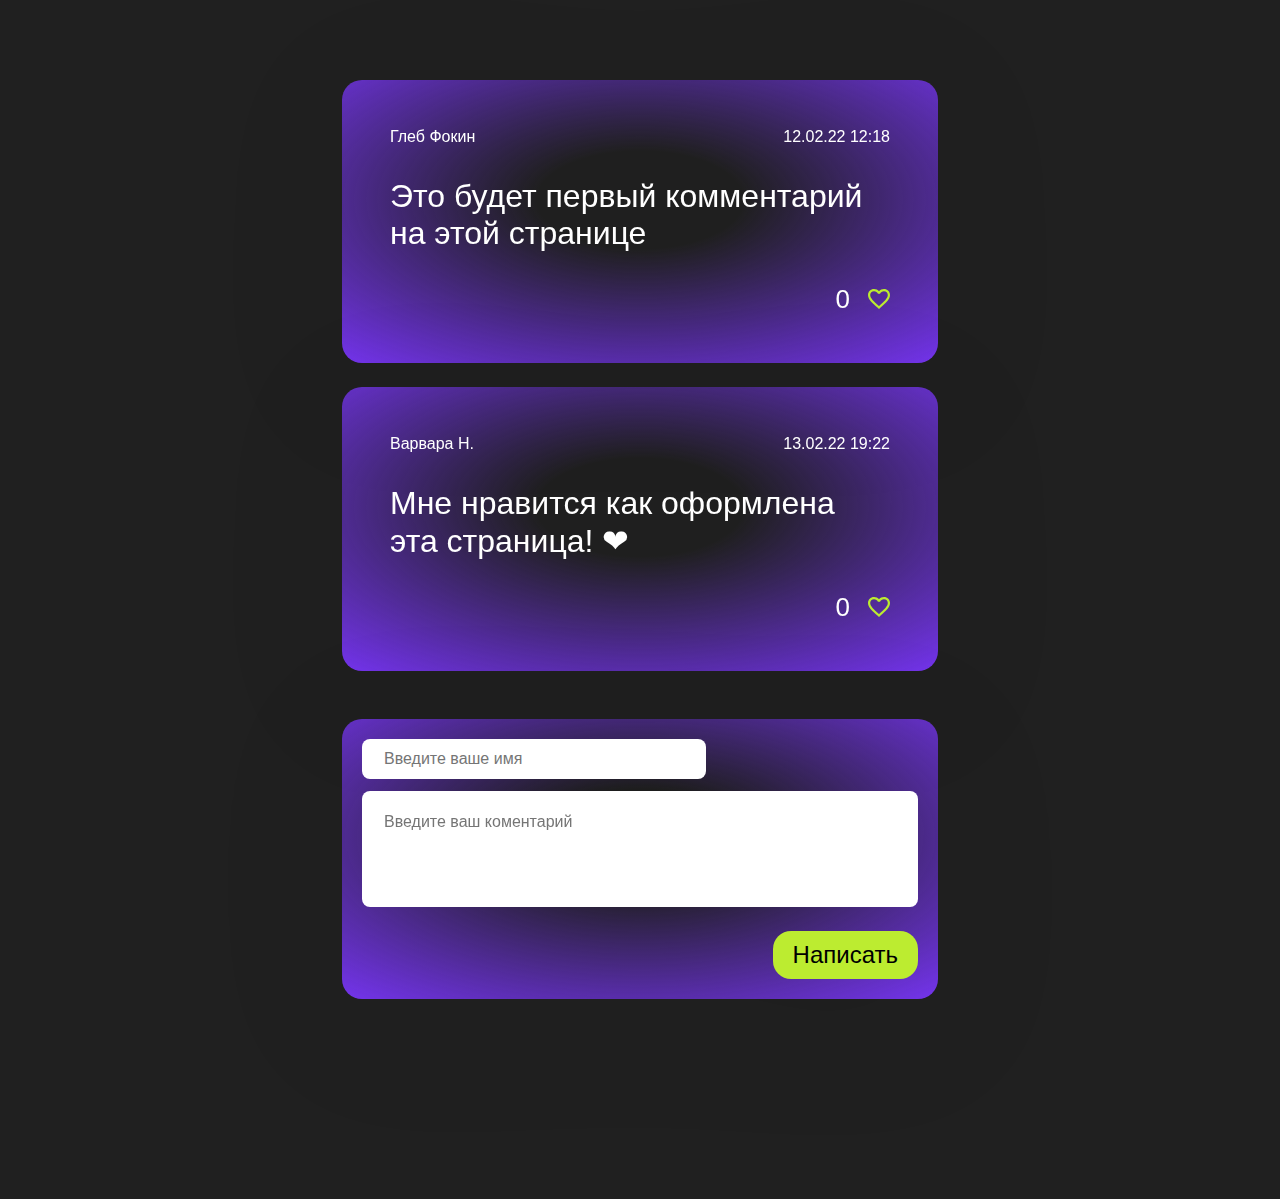
==== index.html @ c5b88dcc "Merge pull request #1 from odinzv69/hw---10" ====
<!DOCTYPE html>
<html>
  <head>
    <title>Проект "Комменты"</title>
    <link rel="stylesheet" href="styles.css" />
  </head>

  <body>
    <div class="container">
      <ul class="comments" id = "list">
      </ul>
      <div class="add-form">
        <input
          type="text"
          class="add-form-name"
          placeholder="Введите ваше имя"
          id = 'name-input'
          value = ''
        />
        <textarea
          type="textarea"
          class="add-form-text"
          placeholder="Введите ваш коментарий"
          rows="4"
          id = 'comment-input'
          value = ''
        ></textarea>
        <div class="add-form-row">
          <button class="add-form-button" id = "add-button">Написать</button>
        </div>
      </div>
    </div>
  </body>
  <script src="index.js"> </script>
</html>
---- styles.css ----
body {
    margin: 0;
  }

  .error {
    background-color: brown;
  }
  
  .container {
    font-family: Helvetica;
    color: #ffffff;
    display: flex;
    flex-direction: column;
    align-items: center;
    padding-top: 80px;
    padding-bottom: 200px;
    background: #202020;
    min-height: 100vh;
  }

  .comments,
  .comment {
    margin: 0;
    padding: 0;
    list-style: none;
  }

  .comment,
  .add-form {
    width: 596px;
    box-sizing: border-box;
    background: radial-gradient(
      75.42% 75.42% at 50% 42.37%,
      rgba(53, 53, 53, 0) 22.92%,
      #7334ea 100%
    );
    filter: drop-shadow(0px 20px 67px rgba(0, 0, 0, 0.08));
    border-radius: 20px;
  }

  .comments {
    display: flex;
    flex-direction: column;
    gap: 24px;
  }

  .comment {
    padding: 48px;
  }

  .comment-header {
    font-size: 16px;
    display: flex;
    justify-content: space-between;
  }

  .comment-footer {
    display: flex;
    justify-content: flex-end;
  }

  .comment-body {
    margin-top: 32px;
    margin-bottom: 32px;
  }

  .comment-text {
    font-size: 32px;
  }

  .likes {
    display: flex;
    align-items: center;
  }

  .like-button {
    all: unset;
    cursor: pointer;
  }

  .likes-counter {
    font-size: 26px;
    margin-right: 8px;
  }

  .like-button {
    margin-left: 10px;
    background-image: url("data:image/svg+xml,%3Csvg width='22' height='20' viewBox='0 0 22 20' fill='none' xmlns='http://www.w3.org/2000/svg' %3E%3Cpath d='M11.11 16.9482L11 17.0572L10.879 16.9482C5.654 12.2507 2.2 9.14441 2.2 5.99455C2.2 3.81471 3.85 2.17984 6.05 2.17984C7.744 2.17984 9.394 3.26975 9.977 4.75204H12.023C12.606 3.26975 14.256 2.17984 15.95 2.17984C18.15 2.17984 19.8 3.81471 19.8 5.99455C19.8 9.14441 16.346 12.2507 11.11 16.9482ZM15.95 0C14.036 0 12.199 0.882834 11 2.26703C9.801 0.882834 7.964 0 6.05 0C2.662 0 0 2.6267 0 5.99455C0 10.1035 3.74 13.4714 9.405 18.5613L11 20L12.595 18.5613C18.26 13.4714 22 10.1035 22 5.99455C22 2.6267 19.338 0 15.95 0Z' fill='%23BCEC30' /%3E%3C/svg%3E");
    background-repeat: no-repeat;
    width: 22px;
    height: 22px;
  }

  .-active-like {
    background-image: url("data:image/svg+xml,%3Csvg width='22' height='20' viewBox='0 0 22 20' fill='none' xmlns='http://www.w3.org/2000/svg'%3E%3Cpath d='M15.95 0C14.036 0 12.199 0.882834 11 2.26703C9.801 0.882834 7.964 0 6.05 0C2.662 0 0 2.6267 0 5.99455C0 10.1035 3.74 13.4714 9.405 18.5613L11 20L12.595 18.5613C18.26 13.4714 22 10.1035 22 5.99455C22 2.6267 19.338 0 15.95 0Z' fill='%23BCEC30'/%3E%3C/svg%3E");
  }

  .add-form {
    padding: 20px;
    margin-top: 48px;
    display: flex;
    flex-direction: column;
  }

  .add-form-name,
  .add-form-text {
    font-size: 16px;
    font-family: Helvetica;
    border-radius: 8px;
    border: none;
  }

  .add-form-name {
    width: 300px;
    padding: 11px 22px;
  }

  .add-form-text {
    margin-top: 12px;
    padding: 22px;
    resize: none;
  }

  .add-form-row {
    display: flex;
    justify-content: flex-end;
  }

  .add-form-button {
    margin-top: 24px;
    font-size: 24px;
    padding: 10px 20px;
    background-color: #bcec30;
    border: none;
    border-radius: 18px;
    cursor: pointer;
  }

  .add-form-button:hover {
    opacity: 0.9;
  }
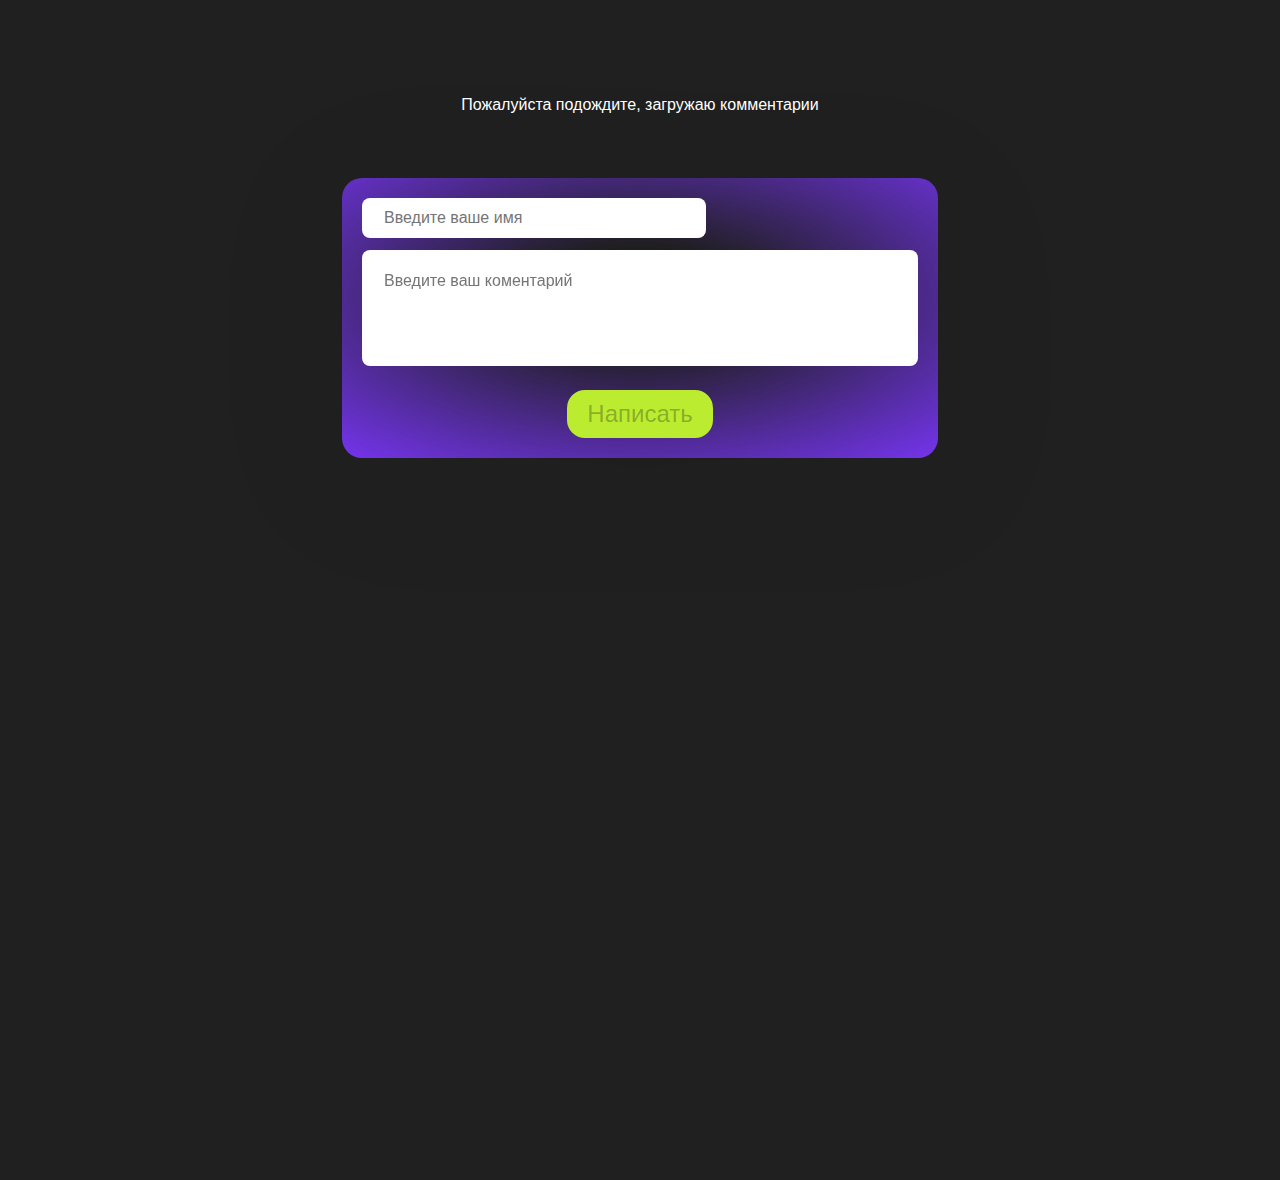
==== commit dabcaa7f: "hw---13" ====
--- a/index.html
+++ b/index.html
@@ -7,27 +7,35 @@
 
   <body>
     <div class="container">
-      <ul class="comments" id = "list">
+      <p class = 'container-loading'></p>
+      <ul class="comments">
       </ul>
       <div class="add-form">
         <input
           type="text"
           class="add-form-name"
           placeholder="Введите ваше имя"
-          id = 'name-input'
-          value = ''
+          oninput="checkValue()"
+          
+          
         />
         <textarea
           type="textarea"
           class="add-form-text"
           placeholder="Введите ваш коментарий"
-          rows="4"
-          id = 'comment-input'
-          value = ''
+          rows="4"          
+          oninput="checkValue()"
+          
         ></textarea>
         <div class="add-form-row">
-          <button class="add-form-button" id = "add-button">Написать</button>
+          <button class="add-form-button">Написать</button>
+          
         </div>
+       
+        
+      </div>
+      <div class ="loading"> 
+        Комментарий добавляется...
       </div>
     </div>
   </body>
--- a/styles.css
+++ b/styles.css
@@ -2,10 +2,6 @@
     margin: 0;
   }
 
-  .error {
-    background-color: brown;
-  }
-  
   .container {
     font-family: Helvetica;
     color: #ffffff;
@@ -57,6 +53,7 @@
   .comment-footer {
     display: flex;
     justify-content: flex-end;
+    align-items: flex-end;
   }
 
   .comment-body {
@@ -66,6 +63,7 @@
 
   .comment-text {
     font-size: 32px;
+    white-space: pre-line; 
   }
 
   .likes {
@@ -101,6 +99,10 @@
     display: flex;
     flex-direction: column;
   }
+  .add-form-load {
+    display: none;
+  }
+
 
   .add-form-name,
   .add-form-text {
@@ -108,22 +110,33 @@
     font-family: Helvetica;
     border-radius: 8px;
     border: none;
+    
   }
 
   .add-form-name {
     width: 300px;
     padding: 11px 22px;
+    
   }
 
   .add-form-text {
     margin-top: 12px;
     padding: 22px;
     resize: none;
-  }
+    text-indent: 1px;   
+    
+  }
+  .add-form-text::placeholder {
+    text-indent: 0;   
+  }
+
+
+
+
 
   .add-form-row {
     display: flex;
-    justify-content: flex-end;
+    justify-content: space-around;
   }
 
   .add-form-button {
@@ -134,8 +147,74 @@
     border: none;
     border-radius: 18px;
     cursor: pointer;
+    
   }
 
   .add-form-button:hover {
     opacity: 0.9;
+  }
+
+  .add-form-button-delete {
+    margin-top: 24px;
+    font-size: 24px;
+    padding: 10px 20px;
+    background-color: #bcec30;
+    border: none;
+    border-radius: 18px;
+    cursor: pointer;
+  }
+
+  .edit-button {
+    margin-top: 15px;
+    font-size: 18px;
+    padding: 10px 20px;
+    background-color: #bcec30;
+    border: none;
+    border-radius: 18px;
+    cursor: pointer;
+  }
+  .quote{
+    background-color: #ffffff;
+    color: #000000;
+    font-size: 16px;
+    padding: 10px;
+    border-radius: 5px;;
+    
+  }
+  
+  .loading{
+    display: none;
+    width: 596px;
+    box-sizing: border-box;
+    background: radial-gradient(
+      75.42% 75.42% at 50% 42.37%,
+      rgba(53, 53, 53, 0) 22.92%,
+      #7334ea 100%
+    );
+    filter: drop-shadow(0px 20px 67px rgba(0, 0, 0, 0.08));
+    border-radius: 20px;
+    font-size: 24px;
+    justify-content: center;
+    height: 100px;   
+    align-items: center; 
+    margin-top: 20px;
+  }
+  .loading-on{
+    display: flex;
+  }
+
+  @keyframes rotating {
+    from {
+      transform: scale(1);
+    }
+    50% {
+      transform: scale(1.5);
+    }
+    to {
+      transform: scale(1);
+    }
+  }
+
+  .-loading-like {
+    animation: rotating 1s linear infinite;
   }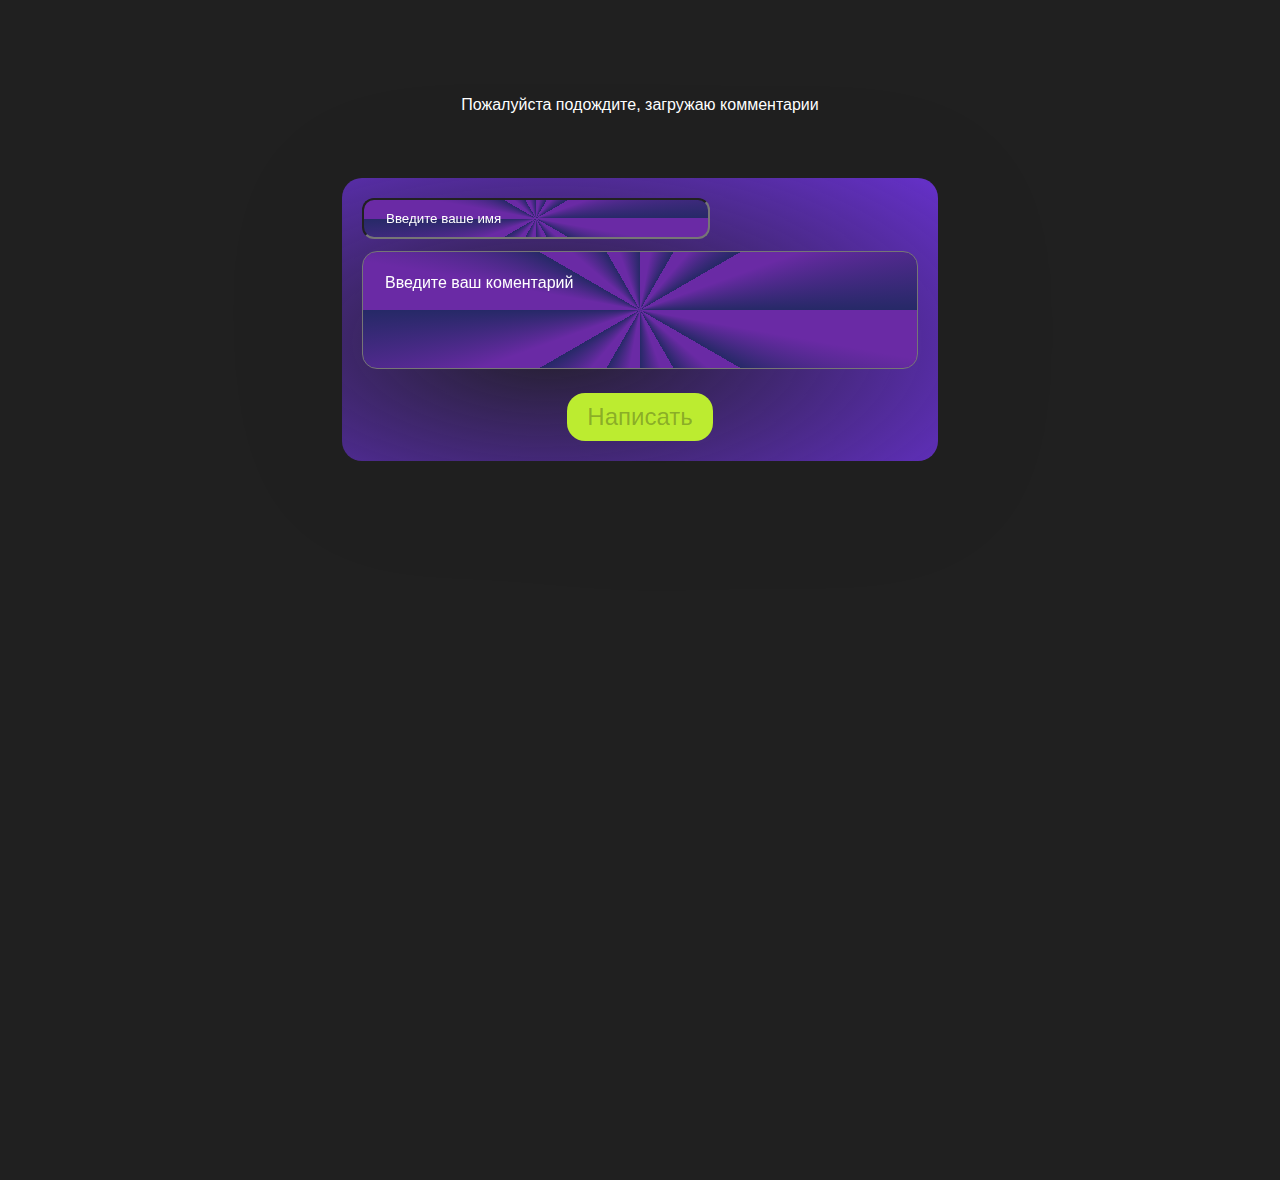
==== commit a86ee357: "gh" ====
--- a/index.html
+++ b/index.html
@@ -20,7 +20,7 @@
           
         />
         <textarea
-          type="textarea"
+          type="text"
           class="add-form-text"
           placeholder="Введите ваш коментарий"
           rows="4"          
--- a/styles.css
+++ b/styles.css
@@ -26,9 +26,9 @@
     width: 596px;
     box-sizing: border-box;
     background: radial-gradient(
-      75.42% 75.42% at 50% 42.37%,
-      rgba(53, 53, 53, 0) 22.92%,
-      #7334ea 100%
+      30% 30% at 35% 58%,
+      rgba(53, 53, 53, 0) -23%,
+      #7334ea 350%
     );
     filter: drop-shadow(0px 20px 67px rgba(0, 0, 0, 0.08));
     border-radius: 20px;
@@ -48,6 +48,7 @@
     font-size: 16px;
     display: flex;
     justify-content: space-between;
+    text-transform: capitalize;
   }
 
   .comment-footer {
@@ -59,6 +60,10 @@
   .comment-body {
     margin-top: 32px;
     margin-bottom: 32px;
+  }
+
+  .comment-body::first-letter{
+    text-transform: uppercase;
   }
 
   .comment-text {
@@ -93,6 +98,14 @@
     background-image: url("data:image/svg+xml,%3Csvg width='22' height='20' viewBox='0 0 22 20' fill='none' xmlns='http://www.w3.org/2000/svg'%3E%3Cpath d='M15.95 0C14.036 0 12.199 0.882834 11 2.26703C9.801 0.882834 7.964 0 6.05 0C2.662 0 0 2.6267 0 5.99455C0 10.1035 3.74 13.4714 9.405 18.5613L11 20L12.595 18.5613C18.26 13.4714 22 10.1035 22 5.99455C22 2.6267 19.338 0 15.95 0Z' fill='%23BCEC30'/%3E%3C/svg%3E");
   }
 
+  input::-webkit-input-placeholder { 
+    color: white; 
+  }
+
+  textarea::-webkit-input-placeholder { 
+    color: white; 
+  }
+
   .add-form {
     padding: 20px;
     margin-top: 48px;
@@ -104,13 +117,17 @@
   }
 
 
-  .add-form-name,
+  .add-form-name {
+    border-radius: 12px;
+    color: white;
+    background: repeating-conic-gradient(  from 0deg at 50% 50%,  rgb(106, 42, 165) 0deg 10deg,  rgb(38, 41, 103) 30deg 0deg,  rgb(30, 171, 210) 20deg 30deg);
+  }
   .add-form-text {
     font-size: 16px;
     font-family: Helvetica;
-    border-radius: 8px;
-    border: none;
-    
+    border-radius: 15px;
+    color: white;
+    background: repeating-conic-gradient(  from 0deg at 50% 50%,  rgb(106, 42, 165) 0deg 10deg,  rgb(38, 41, 103) 30deg 0deg,  rgb(30, 171, 210) 20deg 30deg);
   }
 
   .add-form-name {
@@ -129,10 +146,6 @@
   .add-form-text::placeholder {
     text-indent: 0;   
   }
-
-
-
-
 
   .add-form-row {
     display: flex;
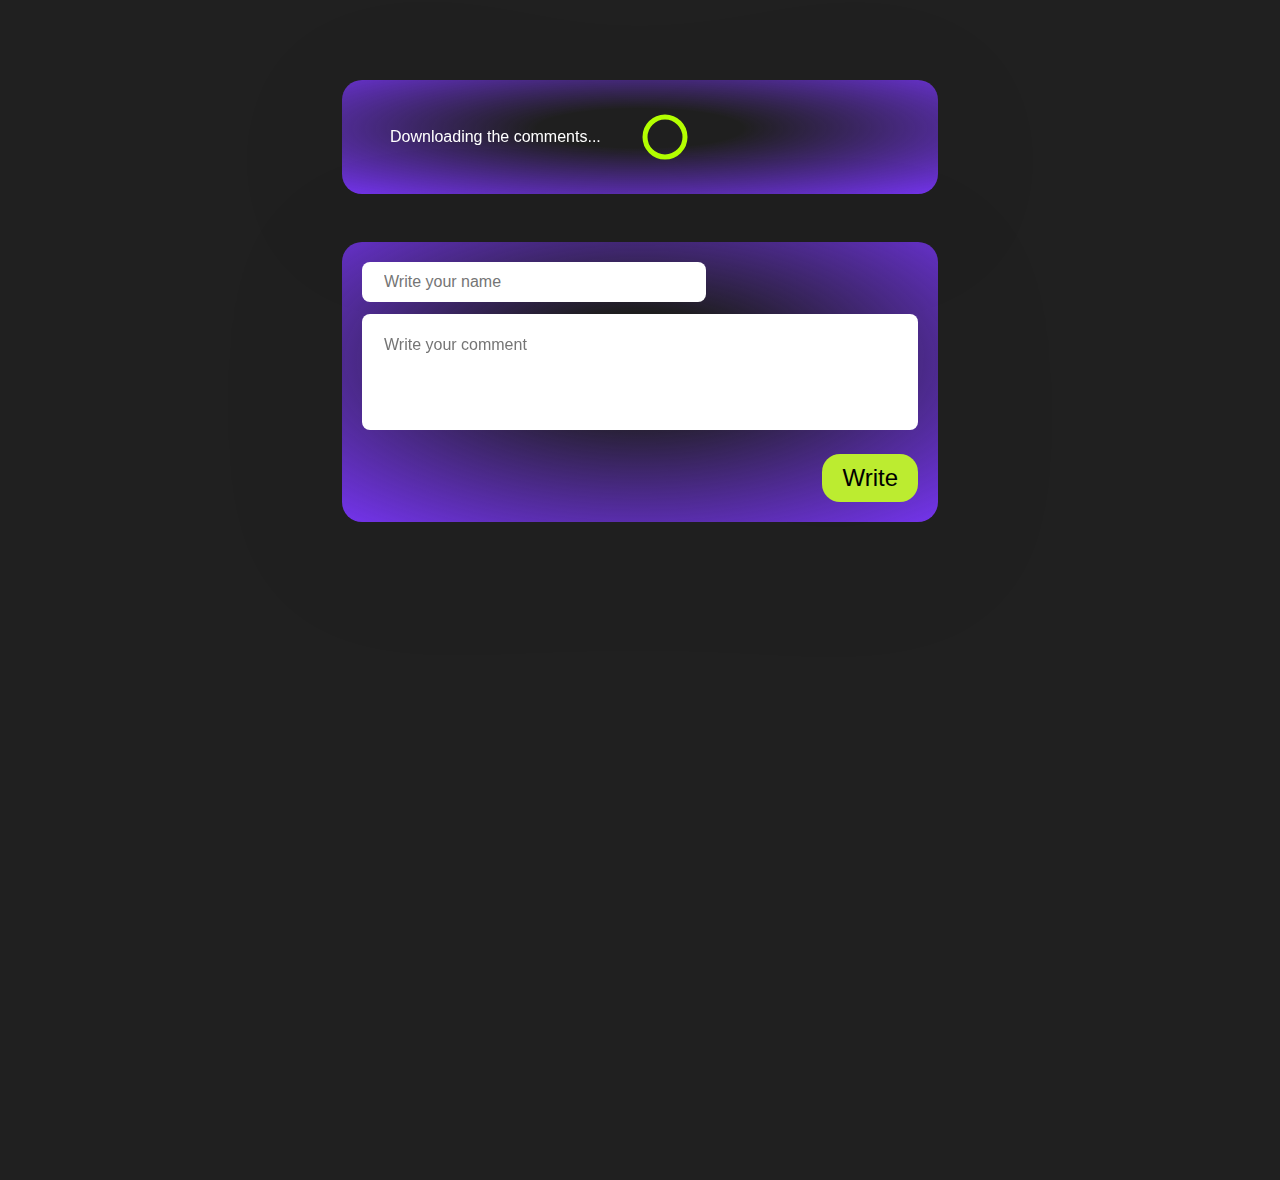
==== commit 878aa367: "home-work" ====
--- a/index.html
+++ b/index.html
@@ -1,43 +1,32 @@
 <!DOCTYPE html>
 <html>
-  <head>
-    <title>Проект "Комменты"</title>
-    <link rel="stylesheet" href="styles.css" />
-  </head>
 
-  <body>
-    <div class="container">
-      <p class = 'container-loading'></p>
-      <ul class="comments">
-      </ul>
-      <div class="add-form">
-        <input
-          type="text"
-          class="add-form-name"
-          placeholder="Введите ваше имя"
-          oninput="checkValue()"
-          
-          
-        />
-        <textarea
-          type="text"
-          class="add-form-text"
-          placeholder="Введите ваш коментарий"
-          rows="4"          
-          oninput="checkValue()"
-          
-        ></textarea>
-        <div class="add-form-row">
-          <button class="add-form-button">Написать</button>
-          
-        </div>
-       
-        
-      </div>
-      <div class ="loading"> 
-        Комментарий добавляется...
+<head>
+  <title>Проект комменты</title>
+  <link rel="stylesheet" href="styles.css" />
+</head>
+
+<body>
+  <div class="container">
+    <ul class="comments" id="comments">
+      <!-- Отрисовывается из массива JS -->
+    </ul>
+
+    <div class="add-form" id="add-form">
+      <input type="text" class="add-form-name" placeholder="Write your name" id="input-name" />
+      <textarea type="textarea" class="add-form-text" placeholder="Write your comment" rows="4"
+        id="input-comment"></textarea>
+      <div class="add-form-row">
+        <button class="add-form-button" id="button-add-comment">Write</button>
       </div>
     </div>
-  </body>
-  <script src="index.js"> </script>
-</html>
+
+    <div class="add-form stub">Comment is downloading...
+      <svg class="spinner" viewBox="0 0 50 50">
+        <circle class="path" cx="25" cy="25" r="20" fill="none" stroke-width="5"></circle>
+      </svg>
+    </div>
+  </div>
+</body>
+<script type="module" src="./script.js"> </script>
+</html>--- a/styles.css
+++ b/styles.css
@@ -1,233 +1,226 @@
 body {
-    margin: 0;
-  }
-
-  .container {
-    font-family: Helvetica;
-    color: #ffffff;
-    display: flex;
-    flex-direction: column;
-    align-items: center;
-    padding-top: 80px;
-    padding-bottom: 200px;
-    background: #202020;
-    min-height: 100vh;
-  }
-
-  .comments,
-  .comment {
-    margin: 0;
-    padding: 0;
-    list-style: none;
-  }
-
-  .comment,
-  .add-form {
-    width: 596px;
-    box-sizing: border-box;
-    background: radial-gradient(
-      30% 30% at 35% 58%,
-      rgba(53, 53, 53, 0) -23%,
-      #7334ea 350%
-    );
-    filter: drop-shadow(0px 20px 67px rgba(0, 0, 0, 0.08));
-    border-radius: 20px;
-  }
-
-  .comments {
-    display: flex;
-    flex-direction: column;
-    gap: 24px;
-  }
-
-  .comment {
-    padding: 48px;
-  }
-
-  .comment-header {
-    font-size: 16px;
-    display: flex;
-    justify-content: space-between;
-    text-transform: capitalize;
-  }
-
-  .comment-footer {
-    display: flex;
-    justify-content: flex-end;
-    align-items: flex-end;
-  }
-
-  .comment-body {
-    margin-top: 32px;
-    margin-bottom: 32px;
-  }
-
-  .comment-body::first-letter{
-    text-transform: uppercase;
-  }
-
-  .comment-text {
-    font-size: 32px;
-    white-space: pre-line; 
-  }
-
-  .likes {
-    display: flex;
-    align-items: center;
-  }
-
-  .like-button {
-    all: unset;
-    cursor: pointer;
-  }
-
-  .likes-counter {
-    font-size: 26px;
-    margin-right: 8px;
-  }
-
-  .like-button {
-    margin-left: 10px;
-    background-image: url("data:image/svg+xml,%3Csvg width='22' height='20' viewBox='0 0 22 20' fill='none' xmlns='http://www.w3.org/2000/svg' %3E%3Cpath d='M11.11 16.9482L11 17.0572L10.879 16.9482C5.654 12.2507 2.2 9.14441 2.2 5.99455C2.2 3.81471 3.85 2.17984 6.05 2.17984C7.744 2.17984 9.394 3.26975 9.977 4.75204H12.023C12.606 3.26975 14.256 2.17984 15.95 2.17984C18.15 2.17984 19.8 3.81471 19.8 5.99455C19.8 9.14441 16.346 12.2507 11.11 16.9482ZM15.95 0C14.036 0 12.199 0.882834 11 2.26703C9.801 0.882834 7.964 0 6.05 0C2.662 0 0 2.6267 0 5.99455C0 10.1035 3.74 13.4714 9.405 18.5613L11 20L12.595 18.5613C18.26 13.4714 22 10.1035 22 5.99455C22 2.6267 19.338 0 15.95 0Z' fill='%23BCEC30' /%3E%3C/svg%3E");
-    background-repeat: no-repeat;
-    width: 22px;
-    height: 22px;
-  }
-
-  .-active-like {
-    background-image: url("data:image/svg+xml,%3Csvg width='22' height='20' viewBox='0 0 22 20' fill='none' xmlns='http://www.w3.org/2000/svg'%3E%3Cpath d='M15.95 0C14.036 0 12.199 0.882834 11 2.26703C9.801 0.882834 7.964 0 6.05 0C2.662 0 0 2.6267 0 5.99455C0 10.1035 3.74 13.4714 9.405 18.5613L11 20L12.595 18.5613C18.26 13.4714 22 10.1035 22 5.99455C22 2.6267 19.338 0 15.95 0Z' fill='%23BCEC30'/%3E%3C/svg%3E");
-  }
-
-  input::-webkit-input-placeholder { 
-    color: white; 
-  }
-
-  textarea::-webkit-input-placeholder { 
-    color: white; 
-  }
-
-  .add-form {
-    padding: 20px;
-    margin-top: 48px;
-    display: flex;
-    flex-direction: column;
-  }
-  .add-form-load {
-    display: none;
-  }
-
-
-  .add-form-name {
-    border-radius: 12px;
-    color: white;
-    background: repeating-conic-gradient(  from 0deg at 50% 50%,  rgb(106, 42, 165) 0deg 10deg,  rgb(38, 41, 103) 30deg 0deg,  rgb(30, 171, 210) 20deg 30deg);
-  }
-  .add-form-text {
-    font-size: 16px;
-    font-family: Helvetica;
-    border-radius: 15px;
-    color: white;
-    background: repeating-conic-gradient(  from 0deg at 50% 50%,  rgb(106, 42, 165) 0deg 10deg,  rgb(38, 41, 103) 30deg 0deg,  rgb(30, 171, 210) 20deg 30deg);
-  }
-
-  .add-form-name {
-    width: 300px;
-    padding: 11px 22px;
-    
-  }
-
-  .add-form-text {
-    margin-top: 12px;
-    padding: 22px;
-    resize: none;
-    text-indent: 1px;   
-    
-  }
-  .add-form-text::placeholder {
-    text-indent: 0;   
-  }
-
-  .add-form-row {
-    display: flex;
-    justify-content: space-around;
-  }
-
-  .add-form-button {
-    margin-top: 24px;
-    font-size: 24px;
-    padding: 10px 20px;
-    background-color: #bcec30;
-    border: none;
-    border-radius: 18px;
-    cursor: pointer;
-    
-  }
-
-  .add-form-button:hover {
-    opacity: 0.9;
-  }
-
-  .add-form-button-delete {
-    margin-top: 24px;
-    font-size: 24px;
-    padding: 10px 20px;
-    background-color: #bcec30;
-    border: none;
-    border-radius: 18px;
-    cursor: pointer;
-  }
-
-  .edit-button {
-    margin-top: 15px;
-    font-size: 18px;
-    padding: 10px 20px;
-    background-color: #bcec30;
-    border: none;
-    border-radius: 18px;
-    cursor: pointer;
-  }
-  .quote{
-    background-color: #ffffff;
-    color: #000000;
-    font-size: 16px;
-    padding: 10px;
-    border-radius: 5px;;
-    
+  margin: 0;
+}
+
+.container {
+  font-family: Helvetica;
+  color: #ffffff;
+  display: flex;
+  flex-direction: column;
+  align-items: center;
+  padding-top: 80px;
+  padding-bottom: 200px;
+  background: #202020;
+  min-height: 100vh;
+}
+
+.comments,
+.comment {
+  margin: 0;
+  padding: 0;
+  list-style: none;
+}
+
+.comment,
+.add-form {
+  width: 596px;
+  box-sizing: border-box;
+  background: radial-gradient(75.42% 75.42% at 50% 42.37%,
+      rgba(53, 53, 53, 0) 22.92%,
+      #7334ea 100%);
+  filter: drop-shadow(0px 20px 67px rgba(0, 0, 0, 0.08));
+  border-radius: 20px;
+}
+
+.comments {
+  display: flex;
+  flex-direction: column;
+  gap: 24px;
+}
+
+.comment {
+  padding: 48px;
+}
+
+.comment-header {
+  font-size: 16px;
+  display: flex;
+  justify-content: space-between;
+  text-transform: capitalize;
+}
+
+.comment-footer {
+  display: flex;
+  justify-content: space-between;
+}
+
+.comment-body {
+  margin-top: 32px;
+  margin-bottom: 32px;
+}
+
+.comment-body::first-letter{
+  text-transform: uppercase;
+}
+
+.comment-text {
+  font-size: 32px;
+}
+
+.likes {
+  display: flex;
+  align-items: center;
+}
+
+.like-button {
+  all: unset;
+  cursor: pointer;
+}
+
+.likes-counter {
+  font-size: 26px;
+  margin-right: 8px;
+}
+
+.like-button {
+  margin-left: 10px;
+  background-image: url("data:image/svg+xml,%3Csvg width='22' height='20' viewBox='0 0 22 20' fill='none' xmlns='http://www.w3.org/2000/svg' %3E%3Cpath d='M11.11 16.9482L11 17.0572L10.879 16.9482C5.654 12.2507 2.2 9.14441 2.2 5.99455C2.2 3.81471 3.85 2.17984 6.05 2.17984C7.744 2.17984 9.394 3.26975 9.977 4.75204H12.023C12.606 3.26975 14.256 2.17984 15.95 2.17984C18.15 2.17984 19.8 3.81471 19.8 5.99455C19.8 9.14441 16.346 12.2507 11.11 16.9482ZM15.95 0C14.036 0 12.199 0.882834 11 2.26703C9.801 0.882834 7.964 0 6.05 0C2.662 0 0 2.6267 0 5.99455C0 10.1035 3.74 13.4714 9.405 18.5613L11 20L12.595 18.5613C18.26 13.4714 22 10.1035 22 5.99455C22 2.6267 19.338 0 15.95 0Z' fill='%23BCEC30' /%3E%3C/svg%3E");
+  background-repeat: no-repeat;
+  width: 22px;
+  height: 22px;
+}
+
+.-active-like {
+  background-image: url("data:image/svg+xml,%3Csvg width='22' height='20' viewBox='0 0 22 20' fill='none' xmlns='http://www.w3.org/2000/svg'%3E%3Cpath d='M15.95 0C14.036 0 12.199 0.882834 11 2.26703C9.801 0.882834 7.964 0 6.05 0C2.662 0 0 2.6267 0 5.99455C0 10.1035 3.74 13.4714 9.405 18.5613L11 20L12.595 18.5613C18.26 13.4714 22 10.1035 22 5.99455C22 2.6267 19.338 0 15.95 0Z' fill='%23BCEC30'/%3E%3C/svg%3E");
+}
+
+.add-form {
+  padding: 20px;
+  margin-top: 48px;
+  display: flex;
+  flex-direction: column;
+}
+
+.add-form-name,
+.add-form-text {
+  display: block;
+  font-size: 16px;
+  font-family: Helvetica;
+  border-radius: 8px;
+  border: none;
+}
+
+.add-form-name {
+  width: 300px;
+  padding: 11px 22px;
+}
+
+.add-form-text {
+  margin-top: 12px;
+  padding: 22px;
+  resize: none;
+}
+
+.add-form-row {
+  display: flex;
+  justify-content: flex-end;
+}
+
+.add-form-button, .edit-button, .delete-button {
+  margin-top: 24px;
+  font-size: 24px;
+  padding: 10px 20px;
+  background-color: #bcec30;
+  border: none;
+  border-radius: 18px;
+  cursor: pointer;
+}
+.edit-button{
+font-size: 16px;
+}
+.delete-button {
+  font-size: 16px;
+  color: #000000;
+  background-color: #bcec30;
+}
+.add-form-button:hover, .edit-button:hover, .delete-button:hover {
+  opacity: 0.9;
+}
+
+.error__name {
+  background-color: rgba(255, 0, 0, 0.5);
+}
+
+.error__name::placeholder {
+  color: #ffffff;
+}
+
+.blockquote {
+  padding: 15px;
+  font-size: 16px;
+  text-align: center;
+  background-color: #ffffffec;
+  color: black;
+  border-radius: 10px;
+}
+.stub {
+  position: relative;
+  height: 100px;
+  display: none;
+  justify-content: center;
+
+}
+.spinner {
+  animation: rotate 2s linear infinite;
+  z-index: 2;
+  position: absolute;
+  top: 50%;
+  left: 50%;
+  margin: -25px 0 0 0;
+  width: 50px;
+  height: 50px;
+}  
+
+.path {
+    stroke: rgb(179, 255, 1);
+    stroke-linecap: round;
+    animation: dash 1.5s ease-in-out infinite;
   }
   
-  .loading{
-    display: none;
-    width: 596px;
-    box-sizing: border-box;
-    background: radial-gradient(
-      75.42% 75.42% at 50% 42.37%,
-      rgba(53, 53, 53, 0) 22.92%,
-      #7334ea 100%
-    );
-    filter: drop-shadow(0px 20px 67px rgba(0, 0, 0, 0.08));
-    border-radius: 20px;
-    font-size: 24px;
-    justify-content: center;
-    height: 100px;   
-    align-items: center; 
-    margin-top: 20px;
-  }
-  .loading-on{
-    display: flex;
-  }
-
-  @keyframes rotating {
-    from {
-      transform: scale(1);
-    }
-    50% {
-      transform: scale(1.5);
-    }
-    to {
-      transform: scale(1);
-    }
-  }
-
-  .-loading-like {
-    animation: rotating 1s linear infinite;
-  }+
+@keyframes rotate {
+  100% {
+    transform: rotate(360deg);
+  }
+}
+
+@keyframes dash {
+  0% {
+    stroke-dasharray: 1, 150;
+    stroke-dashoffset: 0;
+  }
+  50% {
+    stroke-dasharray: 90, 150;
+    stroke-dashoffset: -35;
+  }
+  100% {
+    stroke-dasharray: 90, 150;
+    stroke-dashoffset: -124;
+  }
+} 
+
+@keyframes rotating {
+  from {
+    transform: scale(1);
+  }
+  50% {
+    transform: scale(1.5);
+  }
+  to {
+    transform: scale(1);
+  }
+}
+
+.loading-like {
+  animation: rotating 1s ease-in-out infinite;
+}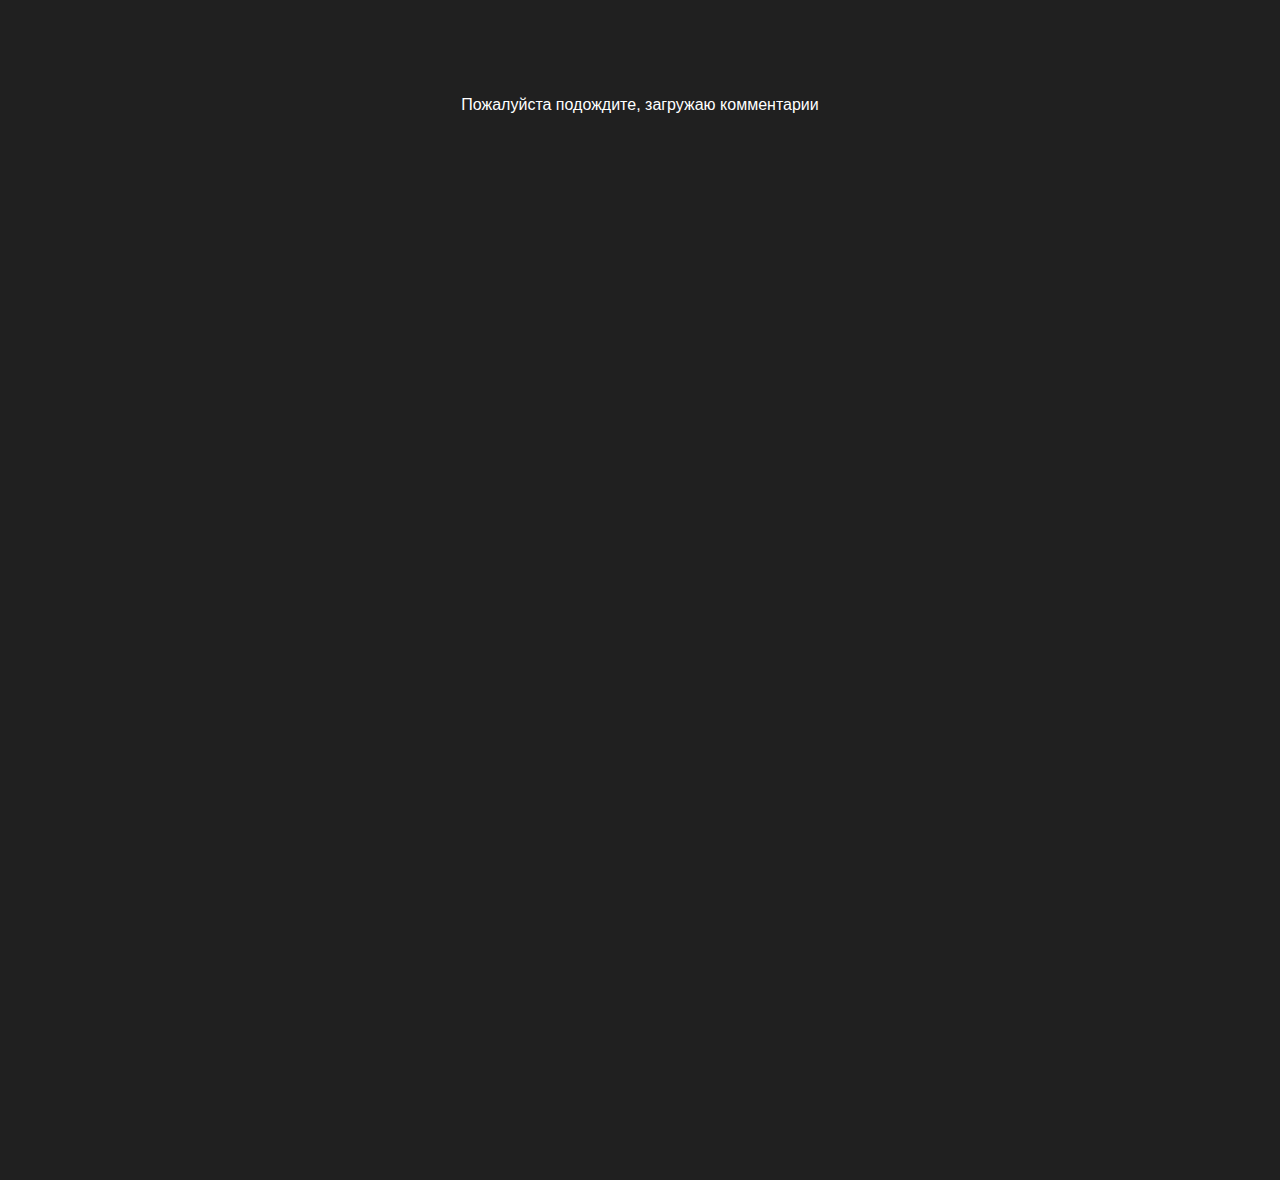
==== commit 8a8af8f0: "lp" ====
--- a/index.html
+++ b/index.html
@@ -1,32 +1,51 @@
 <!DOCTYPE html>
 <html>
+  <head>
+    <title>Проект "Комменты"</title>
+    <link rel="stylesheet" href="styles.css" />
+  </head>
 
-<head>
-  <title>Проект комменты</title>
-  <link rel="stylesheet" href="styles.css" />
-</head>
+  <body>
+    <div class="container">
+      <p class = 'container-loading'></p>
+      <ul class="comments">
+        <!-- Рендерится в JS  -->
+      </ul>
+      <div class="add-form">
+        <input
+          type="text"
+          class="add-form-name"
+          placeholder="Введите ваше имя"
+          
+          
+          
+        />
+        <textarea
+          type="textarea"
+          class="add-form-text"
+          placeholder="Введите  ваш коментарий"
+          rows="4"          
+          
+          
+        ></textarea>
+        <div class="add-form-row">
+          <button class="add-form-button">Написать</button>
+          <button class="exit-button">Выход</button>
+        </div>
+       
+        
+      </div>
 
-<body>
-  <div class="container">
-    <ul class="comments" id="comments">
-      <!-- Отрисовывается из массива JS -->
-    </ul>
-
-    <div class="add-form" id="add-form">
-      <input type="text" class="add-form-name" placeholder="Write your name" id="input-name" />
-      <textarea type="textarea" class="add-form-text" placeholder="Write your comment" rows="4"
-        id="input-comment"></textarea>
-      <div class="add-form-row">
-        <button class="add-form-button" id="button-add-comment">Write</button>
+      <div class ="login-text"> 
+        <br>
+        Чтобы добавить комментарий, <a  class='login-link' href="login.html"> авторизуйтесь </a>          
+      </div>
+      
+      <div class ="loading"> 
+        Комментарий добавляется...        
       </div>
     </div>
+    <script type = "module" src="./main.js" ></script>
+  </body>
 
-    <div class="add-form stub">Comment is downloading...
-      <svg class="spinner" viewBox="0 0 50 50">
-        <circle class="path" cx="25" cy="25" r="20" fill="none" stroke-width="5"></circle>
-      </svg>
-    </div>
-  </div>
-</body>
-<script type="module" src="./script.js"> </script>
 </html>--- a/styles.css
+++ b/styles.css
@@ -25,9 +25,11 @@
 .add-form {
   width: 596px;
   box-sizing: border-box;
-  background: radial-gradient(75.42% 75.42% at 50% 42.37%,
-      rgba(53, 53, 53, 0) 22.92%,
-      #7334ea 100%);
+  background: radial-gradient(
+    75.42% 75.42% at 50% 42.37%,
+    rgba(53, 53, 53, 0) 22.92%,
+    #7334ea 100%
+  );
   filter: drop-shadow(0px 20px 67px rgba(0, 0, 0, 0.08));
   border-radius: 20px;
 }
@@ -46,12 +48,12 @@
   font-size: 16px;
   display: flex;
   justify-content: space-between;
-  text-transform: capitalize;
 }
 
 .comment-footer {
   display: flex;
   justify-content: space-between;
+  align-items: flex-end;
 }
 
 .comment-body {
@@ -59,12 +61,9 @@
   margin-bottom: 32px;
 }
 
-.comment-body::first-letter{
-  text-transform: uppercase;
-}
-
 .comment-text {
   font-size: 32px;
+  white-space: pre-line; 
 }
 
 .likes {
@@ -100,33 +99,54 @@
   display: flex;
   flex-direction: column;
 }
+.add-form-load {
+  display: none;
+}
+
 
 .add-form-name,
-.add-form-text {
-  display: block;
+.add-form-text,
+.login-form-name,
+.login-form-password,
+.login-form-login {
   font-size: 16px;
   font-family: Helvetica;
   border-radius: 8px;
   border: none;
+  
 }
 
 .add-form-name {
   width: 300px;
   padding: 11px 22px;
+  
 }
 
 .add-form-text {
   margin-top: 12px;
   padding: 22px;
   resize: none;
-}
+  text-indent: 1px;   
+  
+}
+.add-form-text::placeholder {
+  text-indent: 0;   
+}
+
+
+
+
 
 .add-form-row {
   display: flex;
-  justify-content: flex-end;
-}
-
-.add-form-button, .edit-button, .delete-button {
+  justify-content: space-around;
+}
+
+.add-form-button,
+.login-form-button,
+.exit-button
+
+  {
   margin-top: 24px;
   font-size: 24px;
   padding: 10px 20px;
@@ -134,93 +154,118 @@
   border: none;
   border-radius: 18px;
   cursor: pointer;
-}
-.edit-button{
-font-size: 16px;
-}
+  
+}
+
+.add-form-button:hover {
+  opacity: 0.9;
+}
+
+.add-form-button-delete {
+  margin-top: 24px;
+  font-size: 24px;
+  padding: 10px 20px;
+  background-color: #bcec30;
+  border: none;
+  border-radius: 18px;
+  cursor: pointer;
+}
+
 .delete-button {
+  margin-top: 15px;
+  font-size: 18px;
+  padding: 10px 20px;
+  background-color: #bcec30;
+  border: none;
+  border-radius: 18px;
+  cursor: pointer;
+}
+.quote{
+  background-color: #ffffff;
+  color: #000000;
   font-size: 16px;
-  color: #000000;
-  background-color: #bcec30;
-}
-.add-form-button:hover, .edit-button:hover, .delete-button:hover {
-  opacity: 0.9;
-}
-
-.error__name {
-  background-color: rgba(255, 0, 0, 0.5);
-}
-
-.error__name::placeholder {
-  color: #ffffff;
-}
-
-.blockquote {
-  padding: 15px;
-  font-size: 16px;
-  text-align: center;
-  background-color: #ffffffec;
-  color: black;
-  border-radius: 10px;
-}
-.stub {
-  position: relative;
-  height: 100px;
+  padding: 10px;
+  border-radius: 5px;;
+  
+}
+
+.loading{
   display: none;
+  width: 596px;
+  box-sizing: border-box;
+  background: radial-gradient(
+    75.42% 75.42% at 50% 42.37%,
+    rgba(53, 53, 53, 0) 22.92%,
+    #7334ea 100%
+  );
+  filter: drop-shadow(0px 20px 67px rgba(0, 0, 0, 0.08));
+  border-radius: 20px;
+  font-size: 24px;
   justify-content: center;
-
-}
-.spinner {
-  animation: rotate 2s linear infinite;
-  z-index: 2;
-  position: absolute;
-  top: 50%;
-  left: 50%;
-  margin: -25px 0 0 0;
-  width: 50px;
-  height: 50px;
-}  
-
-.path {
-    stroke: rgb(179, 255, 1);
-    stroke-linecap: round;
-    animation: dash 1.5s ease-in-out infinite;
-  }
-  
-
-@keyframes rotate {
-  100% {
-    transform: rotate(360deg);
-  }
-}
-
-@keyframes dash {
-  0% {
-    stroke-dasharray: 1, 150;
-    stroke-dashoffset: 0;
-  }
-  50% {
-    stroke-dasharray: 90, 150;
-    stroke-dashoffset: -35;
-  }
-  100% {
-    stroke-dasharray: 90, 150;
-    stroke-dashoffset: -124;
-  }
-} 
+  height: 100px;   
+  align-items: center; 
+  margin-top: 20px;
+}
+.loading-on{
+  display: flex;
+}
 
 @keyframes rotating {
   from {
-    transform: scale(1);
-  }
-  50% {
-    transform: scale(1.5);
+    transform: rotate(0deg);
+  }
+  25% {
+    transform: rotate(30deg);;
+  }
+  75% {
+    transform: rotate(-30deg);;
   }
   to {
-    transform: scale(1);
-  }
-}
-
-.loading-like {
-  animation: rotating 1s ease-in-out infinite;
+    transform: rotate(0deg);
+  }
+}
+
+.-loading-like {
+  animation: rotating 2s linear infinite;
+}
+.login-link{
+  color: #ffffff;
+  text-decoration: underline;
+}
+
+.login-form{
+  padding: 20px;
+  margin-top: 48px;
+  display: flex;
+  flex-direction: column;
+}
+.login-form-name,
+.login-form-password,
+.login-form-login {
+  width: 500px;
+  padding: 11px 22px;
+  margin-top: 15px;
+  
+}
+
+.login-form {
+  width: 596px;
+  box-sizing: border-box;
+  background: radial-gradient(
+    75.42% 75.42% at 50% 42.37%,
+    rgba(53, 53, 53, 0) 22.92%,
+    #7334ea 100%
+  );
+  filter: drop-shadow(0px 20px 67px rgba(0, 0, 0, 0.08));
+  border-radius: 20px;
+}
+.login-form-button{
+  width: 500px;
+}
+
+.login-form-registration,
+.login-form-enter {
+  margin-top: 15px;
+  text-decoration: underline;
+  cursor: pointer;
 }